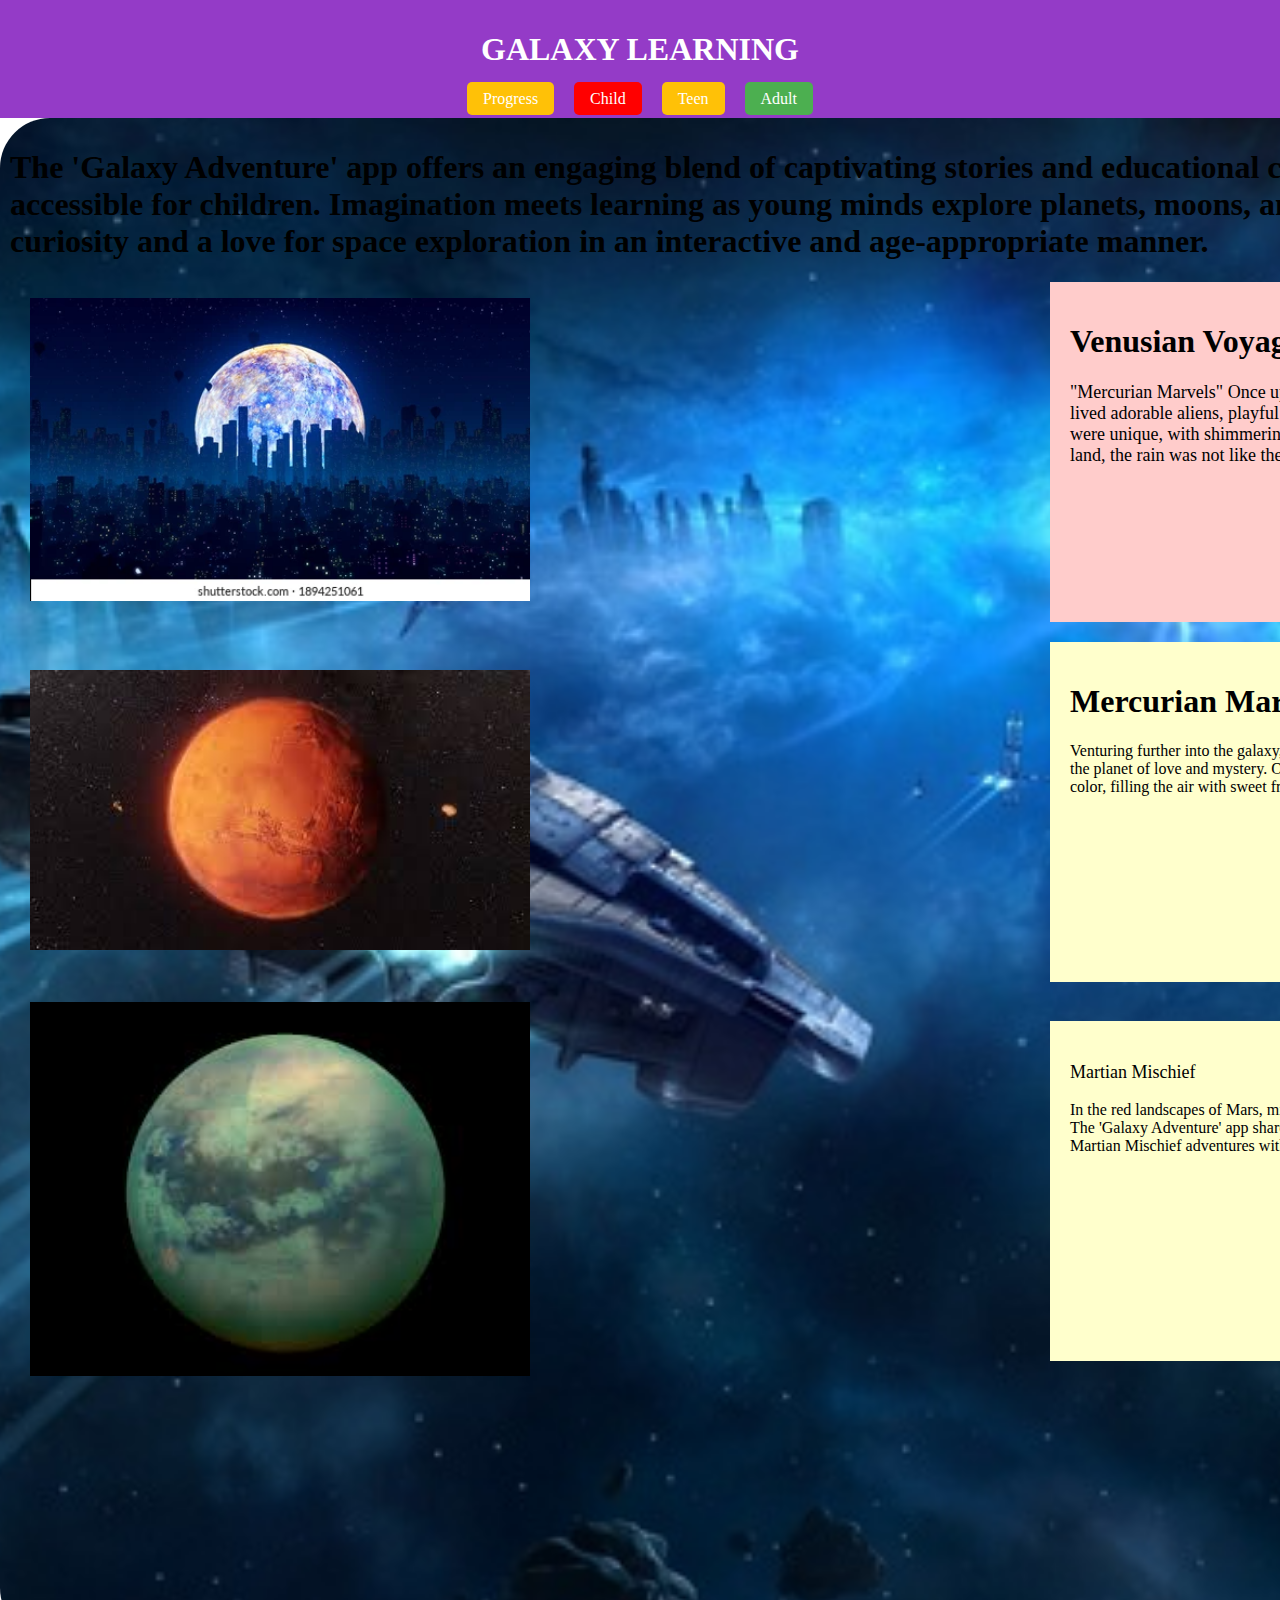
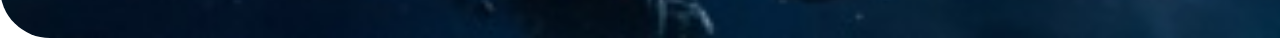
==== g/child.html @ e643d76f "Add files via upload" ====
<!DOCTYPE html>
<html lang="en">
<head>
    <meta charset="UTF-8">
    <meta name="viewport" content="width=device-width, initial-scale=1.0">
    <title>GALAXY LEARNING</title>
    <link rel="stylesheet" href="2.css">
    <style>
.red-box {
    background-image: url('ima/s1.jpg'); /* Replace 'your-image-file.jpg' with the path to your image */
    background-size: cover;
    background-position: center;
    padding: 10px;
    border-radius: 50px;
    /* Optionally, you can set a fixed height and width for the container */
    width: 1700px;
    height:1500px;
}
 .h1 {
            color: white; /* Set text color to contrast with red background */
        }

        .image-container {
            display: flex;
            justify-content: space-between;
            align-items: center;
            margin: 20px;
        }

        .left-image img {
            width: 500px; /* Adjust as needed */
            height: auto; /* Maintain aspect ratio */
        }

        .right-text {
            max-width: 600px; /* Adjust as needed */
            background-color: #ffcccb; /* Light Red for the first text */
            padding: 20px;
            height: 300px; /* Adjust as needed */
        }

        .second-container .right-text {
            background-color: #ffffcc; /* Light Yellow for the second text */
        }
    </style>
</head>

<body>
    <div class="top-bar">
        <h1>GALAXY LEARNING</h1>
        <ul class="nav-links">
            <li><a href="space.html" class="yellow">Progress</a></li>
            <li><a href="child.html" class="red">Child</a></li>
            <li><a href="teen.html" class="yellow">Teen</a></li>
            <li><a href=".html" class="green">Adult</a></li>
        </ul>
    </div>
    <div class="red-box"><h1>
        The 'Galaxy Adventure' app offers an engaging blend of captivating stories and educational content, 
        making astronomy accessible for children. Imagination meets learning as young minds explore planets, moons, and cosmic wonders,
         fostering curiosity and a love for space exploration in an interactive and age-appropriate manner.
      </h1>
        <div class="image-container">
            <div class="left-image">
                <a href="morn.html">
                    <img src="ima/11.webp" alt="Image 1">
                </a>
            </div>
            <div class="right-text">
                <h1>Venusian Voyages</h1>
                <p style="font-size: 18px;">"Mercurian Marvels"
                    Once upon a time, in the magical realm of Mercury, there lived adorable aliens, 
                    playful princesses, and wise kings. 
                    The Mercurian Marvels were unique, with shimmering scales that sparkled like the stars. In this enchanted land,
                     the rain was not like the rain on Earth.              </p>
            </div>
        </div>

        <div class="image-container second-container">
            <div class="left-image">
                <a href="fear.html">
                    <img src="ima/12.jpg" alt="Image 3">
                </a>
            </div>
            <div class="right-text">
                <h1>Mercurian Marvels</h1>
                <p style="font-size: 18px;"><p>Venturing further into the galaxy, the 'Galaxy Adventure' app introduced children to Venus,
                     the planet of love and mystery. On Venus, vibrant flowers bloomed in every imaginable color, filling the air with sweet fragrances.


                </p>
            </div>
        </div>
        
        <div class="image-container second-container">
            <div class="left-image">
                <a href="physical.html">
                    <img src="ima/17.jpg" alt="Image 3">
                </a>
            </div>
            <div class="right-text">
                <h1></h1>
                <p style="font-size: 18px;">Martian Mischief<p>
                    In the red landscapes of Mars, mischievous Martian creatures called Gizmos roamed freely.
                     The 'Galaxy Adventure' app shared the tale of a young Gizmo named Zara, who embarked on Martian Mischief adventures with her friends.


                </p>
            </div>
        </div>
    
</body>
</html>
---- g/2.css ----
/* Your existing styles */

body {
    margin: 0;
}

#bg-video {
    position: fixed;
    top: 0;
    left: 0;
    width: 100%;
    height: 100%;
    object-fit: cover;
    z-index: -1;
}

.top-bar {
    background-color: rgba(121, 10, 185, 0.8);
    color: #fff;
    text-align: center;
    padding: 10px;
    position: relative;
    z-index: 1;
}

.nav-links {
    display: flex;
    justify-content: center;
    list-style: none;
    padding: 0;
    margin: 0;
}

.nav-links li {
    margin: 0 10px;
}

.nav-links a {
    text-decoration: none;
    color: #fff;
    padding: 8px 16px;
    border-radius: 5px;
}

.nav-links .red {
    background-color: #ff0000;
}

.nav-links .yellow {
    background-color: #ffc107;
}

.nav-links .green {
    background-color: #4CAF50;
}

#user-input-table {
    max-width: 800px;
    margin: 20px auto;
    padding: 20px;
    border: 1px solid #ccc;
    border-radius: 10px;
    background-color: #f8f8f8;
}

#user-input-table h2 {
    color: #333;
}

form {
    display: flex;
    flex-wrap: wrap;
    justify-content: space-between;
    margin-bottom: 20px;
}

label {
    width: 45%;
    margin-bottom: 10px;
}

input {
    width: 100%;
    padding: 8px;
    box-sizing: border-box;
    margin-bottom: 10px;
}

button {
    background-color: #2196F3;
    color: #fff;
    padding: 10px;
    border: none;
    border-radius: 5px;
    cursor: pointer;
}

button:hover {
    background-color: #1565C0;
}

table {
    width: 100%;
    border-collapse: collapse;
    margin-top: 20px;
}

th, td {
    padding: 10px;
    border: 1px solid #ccc;
    text-align: left;
}
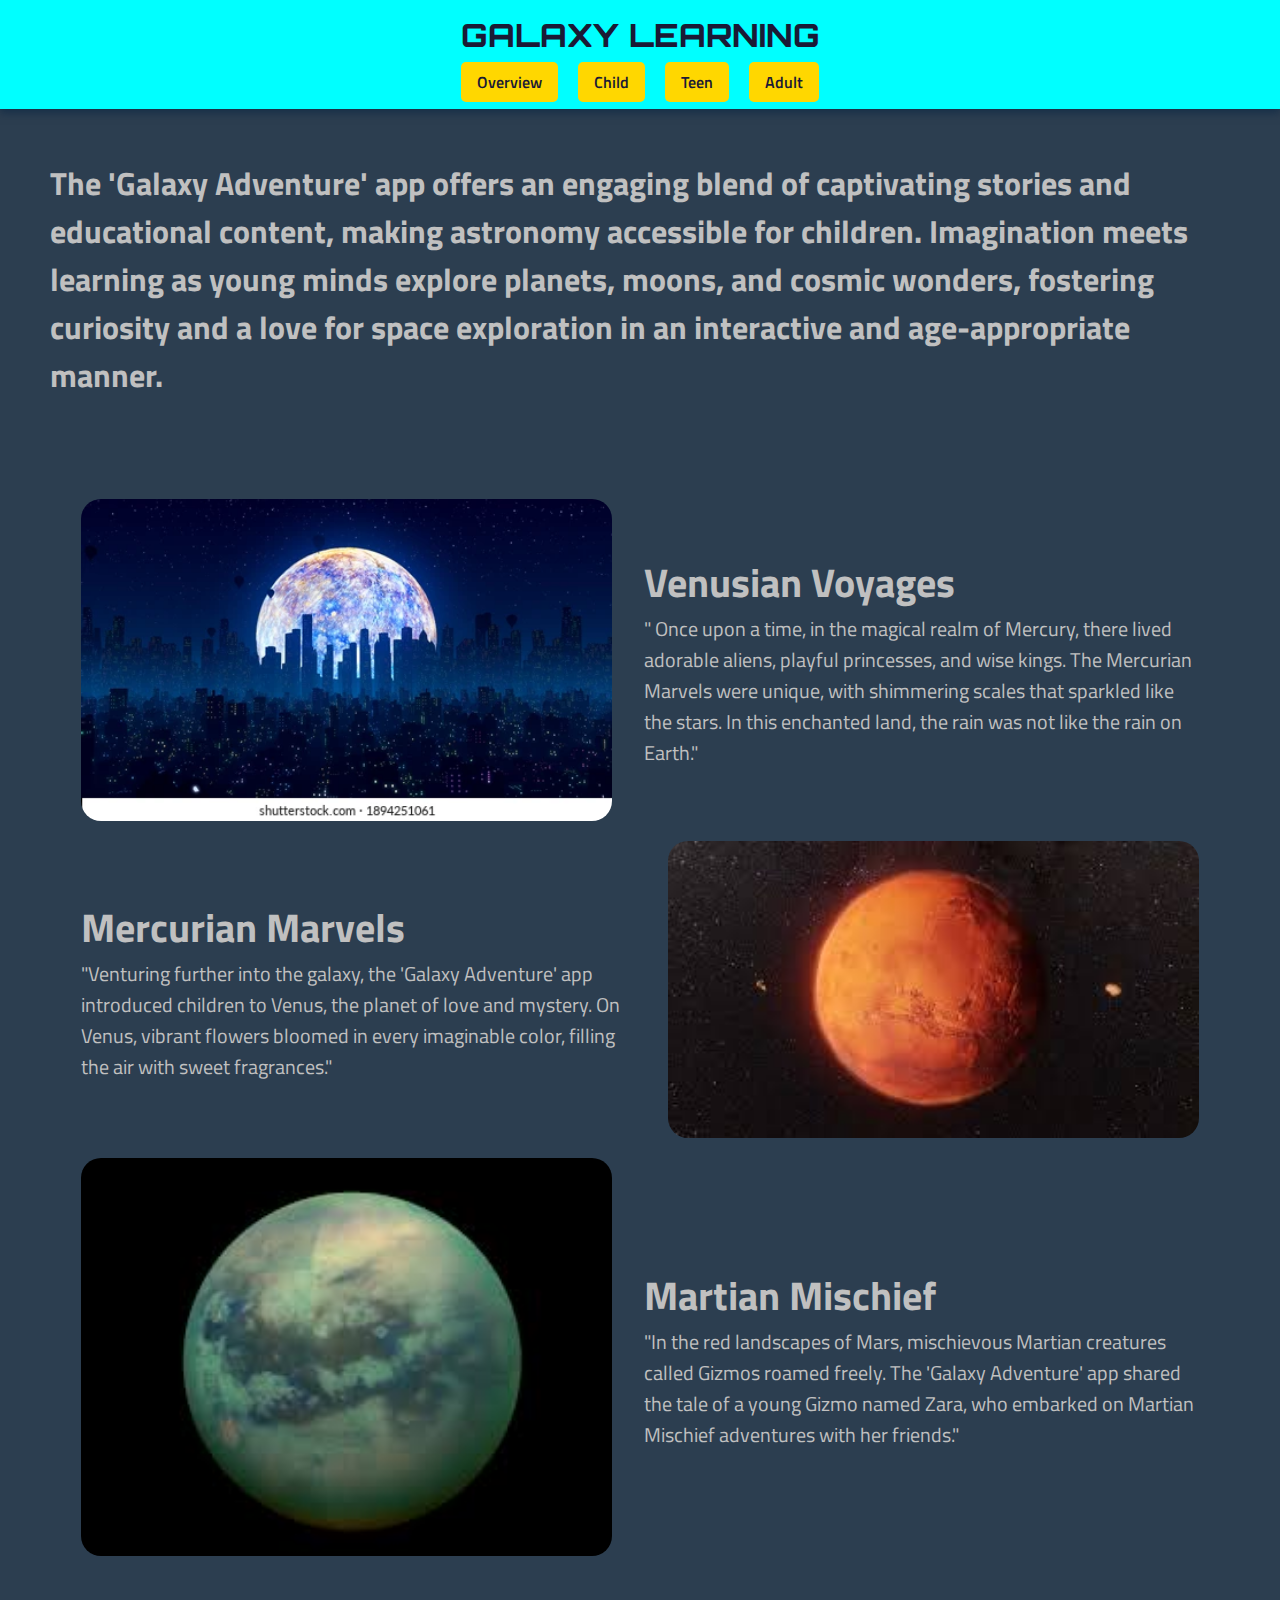
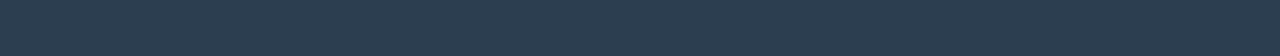
==== commit 9a94b6c4: "final" ====
--- a/g/child.html
+++ b/g/child.html
@@ -1,113 +1,92 @@
 <!DOCTYPE html>
 <html lang="en">
+
 <head>
     <meta charset="UTF-8">
     <meta name="viewport" content="width=device-width, initial-scale=1.0">
     <title>GALAXY LEARNING</title>
     <link rel="stylesheet" href="2.css">
+    <link rel="stylesheet" href="style.css">
     <style>
-.red-box {
-    background-image: url('ima/s1.jpg'); /* Replace 'your-image-file.jpg' with the path to your image */
-    background-size: cover;
-    background-position: center;
-    padding: 10px;
-    border-radius: 50px;
-    /* Optionally, you can set a fixed height and width for the container */
-    width: 1700px;
-    height:1500px;
-}
- .h1 {
-            color: white; /* Set text color to contrast with red background */
+        .red-box {
+            padding: 50px;
         }
 
-        .image-container {
-            display: flex;
-            justify-content: space-between;
-            align-items: center;
-            margin: 20px;
+        img {
+            width: 45%;
+            border-radius: 20px;
         }
 
-        .left-image img {
-            width: 500px; /* Adjust as needed */
-            height: auto; /* Maintain aspect ratio */
-        }
-
-        .right-text {
-            max-width: 600px; /* Adjust as needed */
-            background-color: #ffcccb; /* Light Red for the first text */
-            padding: 20px;
-            height: 300px; /* Adjust as needed */
-        }
-
-        .second-container .right-text {
-            background-color: #ffffcc; /* Light Yellow for the second text */
+        html{
+            background-color: #2C3E50;
         }
     </style>
 </head>
 
 <body>
-    <div class="top-bar">
-        <h1>GALAXY LEARNING</h1>
+    <div class="top-bar navbar">
+        <a href="index.html">
+            <h1>GALAXY LEARNING</h1>
+        </a>
         <ul class="nav-links">
-            <li><a href="space.html" class="yellow">Progress</a></li>
-            <li><a href="child.html" class="red">Child</a></li>
-            <li><a href="teen.html" class="yellow">Teen</a></li>
-            <li><a href=".html" class="green">Adult</a></li>
+            <!-- <li><a href="index.html" class="red">Home</a></li> -->
+            <!-- <li><a href="space.html" class="yellow nav-btn">Your Tour</a></li> -->
+            <li><a href="space.html" class=" nav-btn">Overview</a></li>
+            <li><a href="child.html" class="nav-btn">Child</a></li>
+            <li><a href="teen.html" class=" nav-btn">Teen</a></li>
+            <li><a href="adult.html" class=" nav-btn">Adult</a></li>
         </ul>
     </div>
-    <div class="red-box"><h1>
-        The 'Galaxy Adventure' app offers an engaging blend of captivating stories and educational content, 
-        making astronomy accessible for children. Imagination meets learning as young minds explore planets, moons, and cosmic wonders,
-         fostering curiosity and a love for space exploration in an interactive and age-appropriate manner.
-      </h1>
-        <div class="image-container">
-            <div class="left-image">
-                <a href="morn.html">
-                    <img src="ima/11.webp" alt="Image 1">
-                </a>
+    <div class="red-box">
+        <h1>
+            The 'Galaxy Adventure' app offers an engaging blend of captivating stories and educational content,
+            making astronomy accessible for children. Imagination meets learning as young minds explore planets, moons,
+            and cosmic wonders,
+            fostering curiosity and a love for space exploration in an interactive and age-appropriate manner.
+        </h1>
+
+        <section class="container">
+            <div class="cont">
+                <img src="ima/11.webp" alt="Image 1">
+                <div class="desc">
+                    <h1>Venusian Voyages</h1>
+                    <p>"
+                        Once upon a time, in the magical realm of Mercury, there lived adorable aliens,
+                        playful princesses, and wise kings.
+                        The Mercurian Marvels were unique, with shimmering scales that sparkled like the stars. In this
+                        enchanted land,
+                        the rain was not like the rain on Earth." </p>
+                </div>
             </div>
-            <div class="right-text">
-                <h1>Venusian Voyages</h1>
-                <p style="font-size: 18px;">"Mercurian Marvels"
-                    Once upon a time, in the magical realm of Mercury, there lived adorable aliens, 
-                    playful princesses, and wise kings. 
-                    The Mercurian Marvels were unique, with shimmering scales that sparkled like the stars. In this enchanted land,
-                     the rain was not like the rain on Earth.              </p>
+
+            <div class="cont">
+                <div class="desc">
+                    <h1>Mercurian Marvels</h1>
+
+                    <p>"Venturing further into the galaxy, the 'Galaxy Adventure' app introduced children to Venus,
+                        the planet of love and mystery. On Venus, vibrant flowers bloomed in every imaginable color,
+                        filling the air with sweet fragrances."
+                    </p>
+                </div>
+                <img src="ima/12.jpg" alt="Image 3">
             </div>
-        </div>
 
-        <div class="image-container second-container">
-            <div class="left-image">
-                <a href="fear.html">
-                    <img src="ima/12.jpg" alt="Image 3">
-                </a>
+            <div class="cont">
+                <img src="ima/17.jpg" alt="Image 3">
+                <div class="desc">
+                    <h1>
+                        Martian Mischief
+                    </h1>
+                    <p>
+                       "In the red landscapes of Mars, mischievous Martian creatures called Gizmos roamed freely.
+                        The 'Galaxy Adventure' app shared the tale of a young Gizmo named Zara, who embarked on Martian
+                        Mischief adventures with her friends."
+                    </p>
+                </div>
             </div>
-            <div class="right-text">
-                <h1>Mercurian Marvels</h1>
-                <p style="font-size: 18px;"><p>Venturing further into the galaxy, the 'Galaxy Adventure' app introduced children to Venus,
-                     the planet of love and mystery. On Venus, vibrant flowers bloomed in every imaginable color, filling the air with sweet fragrances.
+        </section>
 
 
-                </p>
-            </div>
-        </div>
-        
-        <div class="image-container second-container">
-            <div class="left-image">
-                <a href="physical.html">
-                    <img src="ima/17.jpg" alt="Image 3">
-                </a>
-            </div>
-            <div class="right-text">
-                <h1></h1>
-                <p style="font-size: 18px;">Martian Mischief<p>
-                    In the red landscapes of Mars, mischievous Martian creatures called Gizmos roamed freely.
-                     The 'Galaxy Adventure' app shared the tale of a young Gizmo named Zara, who embarked on Martian Mischief adventures with her friends.
+</body>
 
-
-                </p>
-            </div>
-        </div>
-    
-</body>
-</html>
+</html>--- a/g/style.css
+++ b/g/style.css
@@ -0,0 +1,102 @@
+@import url('https://fonts.googleapis.com/css2?family=Great+Vibes&family=Orbitron:wght@400;500;700;800&family=Poppins:wght@400;500&family=Roboto:wght@300;400&family=Titillium+Web:wght@300;400;600;700;900&display=swap');
+html {
+    background-color: #001F3F;
+}
+
+* {
+    margin: 0;
+    padding: 0;
+    box-sizing: border-box;
+    font-family: 'Titillium Web', sans-serif;
+    color: #C0C0C0;
+}
+
+.navbar {
+    background-color: #00FFFF;
+    padding: 15px;
+    box-shadow: 0 4px 8px rgba(0, 31, 63, 0.5);
+}
+
+.navbar h1 {
+    font-family: 'Orbitron', sans-serif;
+    color: #1a1a35;
+    font-weight: 800;
+    margin-bottom: 15px;
+}
+
+.navbar a {
+    text-decoration: none;
+}
+
+.navbar .nav-btn {
+    margin-top: 10px;
+    color: #1a1a35;
+    font-weight: 600;
+    background-color: #FFD700;
+    width: 200px;
+}
+
+.therapySec {
+    background-image: url("ima/space-exploration.jpg");
+    background-size: cover;
+    background-position: center;
+    width: 100%;
+    height: 600px;
+}
+
+.therapySec h3{
+    font-size: 40px;
+    width: 40%;
+    margin-left: 60%;
+    color: #000;
+    font-weight: 700;
+}
+
+.companySec {
+    display: flex;
+    align-items: center;
+    justify-content: center;
+    width: 100%;
+    margin-top: 40px;
+    padding: 30px;
+  }
+
+.companySec img{
+    width: 700px;
+    border-bottom-left-radius: 20px;
+    border-top-left-radius: 20px;
+} 
+
+.companySec .companyDesc{
+    background: #2C3E50;
+    height: 410px;
+    margin-top: -5px;
+    border-bottom-right-radius: 20px;
+    border-top-right-radius: 20px;
+    padding: 30px;
+    font-size: 20px;
+    display: grid;
+    place-items: center;
+}
+
+.container{
+    padding: 50px 0;
+    display: grid;
+    place-items: center;
+    margin-top: 30px
+}
+
+.container .cont{
+    width: 100%;
+    display: flex;
+    justify-content: space-evenly;
+    align-items: center;
+    margin-top: 20px;
+}
+
+.container .cont .desc{
+    width: 47%;
+    display: grid;
+    font-size: 20px;
+    /* place-items: center; */
+}